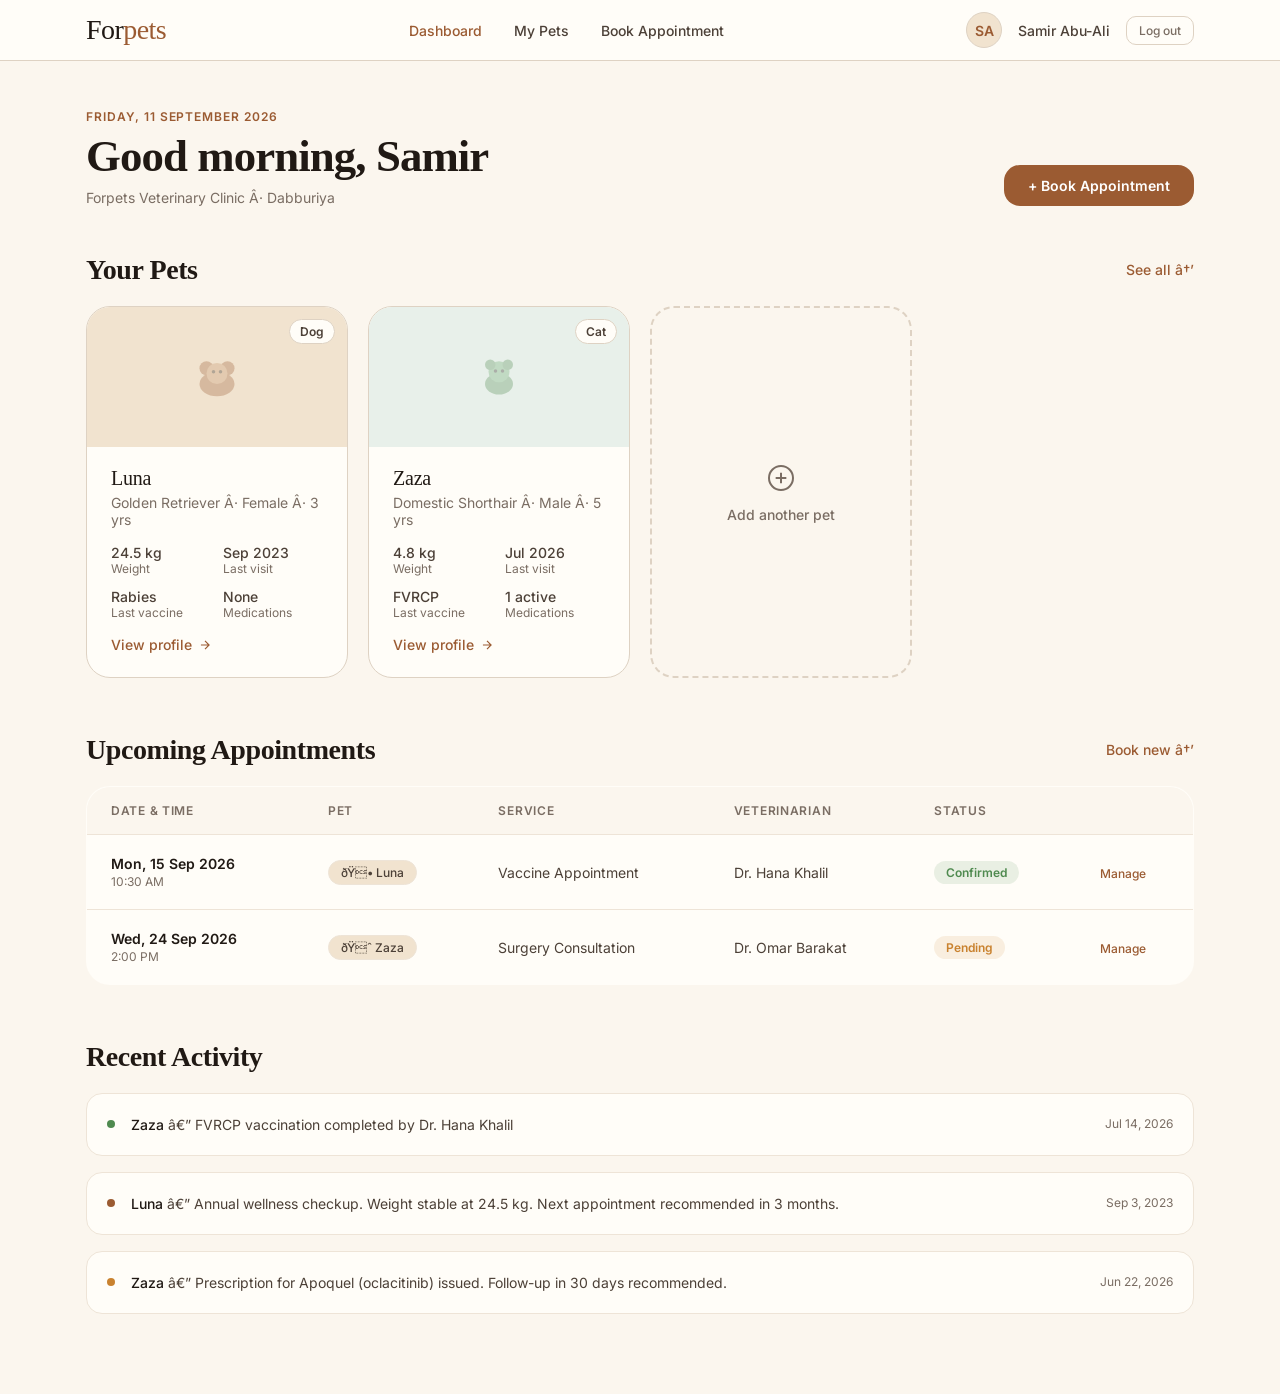
==== dashboard-owner.html @ e4086c1c "Initial Forpets design pulled via MCP Co-Authored-By: Claude Sonnet 4.6 <noreply@anthropic.com>" ====
﻿<!doctype html>
<html lang="en">
<head>
<meta charset="UTF-8">
<meta name="viewport" content="width=device-width, initial-scale=1.0">
<title>My Dashboard â€” Forpets</title>
<link href="https://fonts.googleapis.com/css2?family=Inter:wght@400;500;600&display=swap" rel="stylesheet">
<style>
:root {
  --bg: #fbf6ee;
  --surface: #fffdf8;
  --surface-warm: #f1e3cf;
  --fg: #201914;
  --fg-2: #4c4037;
  --muted: #7a6d63;
  --border: #ded2c3;
  --border-soft: #eee4d7;
  --accent: #9b5b32;
  --accent-on: #ffffff;
  --accent-hover: #8a4f29;
  --success: #4f8a4f;
  --warn: #c9822f;
  --danger: #b33a3a;
  --font-display: Georgia, "Times New Roman", serif;
  --font-body: Inter, system-ui, sans-serif;
  --text-xs: 12px;
  --text-sm: 14px;
  --text-base: 17px;
  --text-lg: 20px;
  --text-xl: 28px;
  --radius-sm: 10px;
  --radius-md: 16px;
  --radius-lg: 24px;
  --radius-pill: 9999px;
  --space-1: 4px;
  --space-2: 8px;
  --space-3: 12px;
  --space-4: 16px;
  --space-5: 20px;
  --space-6: 24px;
  --space-8: 32px;
  --elev-raised: 0 20px 52px rgba(32,25,20,0.12);
}
*, *::before, *::after { box-sizing: border-box; margin: 0; padding: 0; }
body {
  font-family: var(--font-body);
  font-size: var(--text-base);
  color: var(--fg);
  background: var(--bg);
  min-height: 100vh;
}

/* APP NAV */
.app-nav {
  background: var(--surface);
  border-bottom: 1px solid var(--border);
  position: sticky;
  top: 0;
  z-index: 50;
}
.nav-inner {
  max-width: 1180px;
  margin: 0 auto;
  padding: 0 36px;
  height: 60px;
  display: flex;
  align-items: center;
  justify-content: space-between;
  gap: var(--space-8);
}
.nav-logo {
  font-family: var(--font-display);
  font-size: var(--text-xl);
  color: var(--fg);
  text-decoration: none;
  letter-spacing: -0.02em;
  white-space: nowrap;
}
.nav-logo span { color: var(--accent); }
.nav-menu {
  display: flex;
  align-items: center;
  gap: var(--space-8);
  list-style: none;
}
.nav-menu a {
  font-size: var(--text-sm);
  font-weight: 500;
  color: var(--fg-2);
  text-decoration: none;
  transition: color 150ms;
}
.nav-menu a:hover, .nav-menu a.active { color: var(--accent); }
.nav-user {
  display: flex;
  align-items: center;
  gap: var(--space-4);
}
.avatar {
  width: 36px;
  height: 36px;
  background: var(--surface-warm);
  border-radius: 50%;
  display: flex;
  align-items: center;
  justify-content: center;
  font-size: var(--text-sm);
  font-weight: 600;
  color: var(--accent);
  border: 1px solid var(--border);
  flex-shrink: 0;
}
.nav-user-name {
  font-size: var(--text-sm);
  font-weight: 500;
  color: var(--fg-2);
}
.btn-logout {
  font-size: var(--text-xs);
  font-weight: 500;
  color: var(--muted);
  background: none;
  border: 1px solid var(--border);
  border-radius: var(--radius-sm);
  padding: 6px 12px;
  cursor: pointer;
  text-decoration: none;
  transition: color 150ms, border-color 150ms;
}
.btn-logout:hover { color: var(--danger); border-color: var(--danger); }
.mobile-menu-btn {
  display: none;
  background: none;
  border: none;
  cursor: pointer;
  padding: var(--space-2);
  color: var(--fg);
}

/* PAGE */
.page {
  max-width: 1180px;
  margin: 0 auto;
  padding: 48px 36px 80px;
}
.page-header {
  display: flex;
  align-items: flex-end;
  justify-content: space-between;
  margin-bottom: 48px;
  gap: var(--space-6);
  flex-wrap: wrap;
}
.greeting-label {
  font-size: var(--text-xs);
  font-weight: 600;
  letter-spacing: 0.08em;
  text-transform: uppercase;
  color: var(--accent);
  margin-bottom: var(--space-2);
}
.greeting-name {
  font-family: var(--font-display);
  font-size: clamp(28px, 3.5vw, 48px);
  color: var(--fg);
  letter-spacing: -0.02em;
  line-height: 1.1;
}
.greeting-meta {
  font-size: var(--text-sm);
  color: var(--muted);
  margin-top: var(--space-2);
}
.btn-primary {
  font-family: var(--font-body);
  font-size: var(--text-sm);
  font-weight: 600;
  color: var(--accent-on);
  background: var(--accent);
  border: none;
  border-radius: var(--radius-md);
  padding: 12px var(--space-6);
  cursor: pointer;
  text-decoration: none;
  transition: background 150ms;
  white-space: nowrap;
}
.btn-primary:hover { background: var(--accent-hover); }

/* SECTION HEADERS */
.section-label {
  font-size: var(--text-xs);
  font-weight: 600;
  letter-spacing: 0.08em;
  text-transform: uppercase;
  color: var(--muted);
  margin-bottom: var(--space-5);
}
.section-row {
  display: flex;
  align-items: center;
  justify-content: space-between;
  margin-bottom: var(--space-5);
}
.section-title {
  font-family: var(--font-display);
  font-size: var(--text-xl);
  color: var(--fg);
  letter-spacing: -0.015em;
}
.see-all {
  font-size: var(--text-sm);
  color: var(--accent);
  text-decoration: none;
  font-weight: 500;
  border-bottom: 1px solid transparent;
  transition: border-color 150ms;
}
.see-all:hover { border-bottom-color: var(--accent); }

/* PET CARDS */
.pets-grid {
  display: grid;
  grid-template-columns: repeat(auto-fill, minmax(260px, 1fr));
  gap: var(--space-5);
  margin-bottom: 56px;
}
.pet-card {
  background: var(--surface);
  border: 1px solid var(--border);
  border-radius: var(--radius-lg);
  overflow: hidden;
  text-decoration: none;
  color: inherit;
  display: block;
  transition: box-shadow 240ms, transform 240ms;
}
.pet-card:hover {
  box-shadow: var(--elev-raised);
  transform: translateY(-2px);
}
.pet-photo {
  height: 140px;
  background: var(--surface-warm);
  display: flex;
  align-items: center;
  justify-content: center;
  position: relative;
}
.pet-photo svg { opacity: 0.3; }
.pet-species-badge {
  position: absolute;
  top: 12px;
  right: 12px;
  font-size: var(--text-xs);
  font-weight: 600;
  background: var(--surface);
  border: 1px solid var(--border);
  border-radius: var(--radius-pill);
  padding: 4px 10px;
  color: var(--fg-2);
}
.pet-info {
  padding: var(--space-5) var(--space-6) var(--space-6);
}
.pet-name {
  font-family: var(--font-display);
  font-size: var(--text-lg);
  color: var(--fg);
  margin-bottom: var(--space-1);
  letter-spacing: -0.01em;
}
.pet-breed {
  font-size: var(--text-sm);
  color: var(--muted);
  margin-bottom: var(--space-4);
}
.pet-stats {
  display: grid;
  grid-template-columns: 1fr 1fr;
  gap: var(--space-3);
  margin-bottom: var(--space-4);
}
.pet-stat {
  font-size: var(--text-xs);
  color: var(--muted);
}
.pet-stat strong {
  display: block;
  font-size: var(--text-sm);
  color: var(--fg-2);
  font-weight: 500;
}
.pet-cta {
  display: flex;
  align-items: center;
  gap: 6px;
  font-size: var(--text-sm);
  font-weight: 500;
  color: var(--accent);
}
.add-pet-card {
  background: none;
  border: 2px dashed var(--border);
  border-radius: var(--radius-lg);
  min-height: 260px;
  display: flex;
  flex-direction: column;
  align-items: center;
  justify-content: center;
  gap: var(--space-3);
  cursor: pointer;
  text-decoration: none;
  transition: border-color 240ms, background 240ms;
}
.add-pet-card:hover {
  border-color: var(--accent);
  background: rgba(155,91,50,0.04);
}
.add-pet-card svg { color: var(--muted); transition: color 240ms; }
.add-pet-card:hover svg { color: var(--accent); }
.add-pet-card p {
  font-size: var(--text-sm);
  color: var(--muted);
  font-weight: 500;
  transition: color 240ms;
}
.add-pet-card:hover p { color: var(--accent); }

/* APPOINTMENTS TABLE */
.appt-table {
  width: 100%;
  border-collapse: collapse;
  background: var(--surface);
  border: 1px solid var(--border);
  border-radius: var(--radius-lg);
  overflow: hidden;
  margin-bottom: 56px;
}
.appt-table th {
  text-align: left;
  font-size: var(--text-xs);
  font-weight: 600;
  letter-spacing: 0.06em;
  text-transform: uppercase;
  color: var(--muted);
  padding: var(--space-4) var(--space-6);
  background: var(--bg);
  border-bottom: 1px solid var(--border-soft);
}
.appt-table td {
  padding: var(--space-5) var(--space-6);
  border-bottom: 1px solid var(--border-soft);
  font-size: var(--text-sm);
  color: var(--fg-2);
  vertical-align: middle;
}
.appt-table tr:last-child td { border-bottom: none; }
.appt-table tr:hover td { background: rgba(155,91,50,0.03); }
.appt-date strong {
  display: block;
  font-size: var(--text-sm);
  font-weight: 600;
  color: var(--fg);
}
.appt-date span { font-size: var(--text-xs); color: var(--muted); }
.pet-pill {
  display: inline-flex;
  align-items: center;
  gap: 6px;
  background: var(--surface-warm);
  border: 1px solid var(--border-soft);
  border-radius: var(--radius-pill);
  padding: 4px 12px;
  font-size: var(--text-xs);
  font-weight: 500;
  color: var(--fg-2);
}
.status-badge {
  display: inline-block;
  font-size: var(--text-xs);
  font-weight: 600;
  border-radius: var(--radius-pill);
  padding: 4px 12px;
}
.status-confirmed { background: rgba(79,138,79,0.12); color: var(--success); }
.status-pending { background: rgba(201,130,47,0.12); color: var(--warn); }
.appt-action {
  font-size: var(--text-xs);
  font-weight: 500;
  color: var(--accent);
  text-decoration: none;
  border-bottom: 1px solid transparent;
  transition: border-color 150ms;
  white-space: nowrap;
}
.appt-action:hover { border-bottom-color: var(--accent); }
.empty-row td {
  text-align: center;
  padding: 48px var(--space-6);
  color: var(--muted);
  font-style: italic;
}

/* RECENT ACTIVITY */
.activity-list { display: flex; flex-direction: column; gap: var(--space-4); }
.activity-item {
  display: flex;
  align-items: flex-start;
  gap: var(--space-4);
  padding: var(--space-5);
  background: var(--surface);
  border: 1px solid var(--border-soft);
  border-radius: var(--radius-md);
}
.activity-dot {
  width: 8px;
  height: 8px;
  border-radius: 50%;
  flex-shrink: 0;
  margin-top: 6px;
}
.dot-success { background: var(--success); }
.dot-accent { background: var(--accent); }
.dot-warn { background: var(--warn); }
.activity-text { font-size: var(--text-sm); color: var(--fg-2); line-height: 1.5; }
.activity-text strong { color: var(--fg); font-weight: 500; }
.activity-time { margin-left: auto; font-size: var(--text-xs); color: var(--muted); white-space: nowrap; padding-top: 2px; }

/* MOBILE */
.mobile-nav { display: none; }
@media (max-width: 767px) {
  .nav-menu, .nav-user-name { display: none; }
  .mobile-menu-btn { display: block; }
  .page { padding: 32px 16px 64px; }
  .nav-inner { padding: 0 16px; }
  .pets-grid { grid-template-columns: 1fr 1fr; }
  .appt-table th:nth-child(4), .appt-table td:nth-child(4) { display: none; }
  .appt-table th:nth-child(5), .appt-table td:nth-child(5) { display: none; }
}
@media (max-width: 480px) {
  .pets-grid { grid-template-columns: 1fr; }
  .appt-table th:nth-child(3), .appt-table td:nth-child(3) { display: none; }
  .page-header { flex-direction: column; align-items: flex-start; }
}
</style>
</head>
<body>

<nav class="app-nav">
  <div class="nav-inner">
    <a href="home.html" class="nav-logo">For<span>pets</span></a>
    <ul class="nav-menu">
      <li><a href="dashboard-owner.html" class="active">Dashboard</a></li>
      <li><a href="pet-profile.html">My Pets</a></li>
      <li><a href="book-appointment.html">Book Appointment</a></li>
    </ul>
    <div class="nav-user">
      <div class="avatar">SA</div>
      <span class="nav-user-name">Samir Abu-Ali</span>
      <a href="login.html" class="btn-logout">Log out</a>
    </div>
    <button class="mobile-menu-btn" aria-label="Menu">
      <svg width="22" height="22" viewBox="0 0 24 24" fill="none" stroke="currentColor" stroke-width="2"><line x1="3" y1="6" x2="21" y2="6"/><line x1="3" y1="12" x2="21" y2="12"/><line x1="3" y1="18" x2="21" y2="18"/></svg>
    </button>
  </div>
</nav>

<div class="page">

  <!-- HEADER -->
  <div class="page-header">
    <div>
      <p class="greeting-label">Friday, 11 September 2026</p>
      <h1 class="greeting-name">Good morning, Samir</h1>
      <p class="greeting-meta">Forpets Veterinary Clinic Â· Dabburiya</p>
    </div>
    <a href="book-appointment.html" class="btn-primary">+ Book Appointment</a>
  </div>

  <!-- PETS SECTION -->
  <div class="section-row">
    <h2 class="section-title">Your Pets</h2>
    <a href="pet-profile.html" class="see-all">See all â†’</a>
  </div>
  <div class="pets-grid">

    <a href="pet-profile.html" class="pet-card">
      <div class="pet-photo">
        <svg width="56" height="56" viewBox="0 0 64 64" fill="none">
          <ellipse cx="32" cy="40" rx="20" ry="14" fill="#9b5b32"/>
          <circle cx="20" cy="22" r="8" fill="#9b5b32"/>
          <circle cx="44" cy="22" r="8" fill="#9b5b32"/>
          <circle cx="32" cy="28" r="12" fill="#c4946a"/>
          <circle cx="28" cy="26" r="2" fill="#201914"/>
          <circle cx="36" cy="26" r="2" fill="#201914"/>
        </svg>
        <span class="pet-species-badge">Dog</span>
      </div>
      <div class="pet-info">
        <div class="pet-name">Luna</div>
        <div class="pet-breed">Golden Retriever Â· Female Â· 3 yrs</div>
        <div class="pet-stats">
          <div class="pet-stat"><strong>24.5 kg</strong> Weight</div>
          <div class="pet-stat"><strong>Sep 2023</strong> Last visit</div>
          <div class="pet-stat"><strong>Rabies</strong> Last vaccine</div>
          <div class="pet-stat"><strong>None</strong> Medications</div>
        </div>
        <div class="pet-cta">
          View profile
          <svg width="14" height="14" viewBox="0 0 24 24" fill="none" stroke="currentColor" stroke-width="2"><path d="M5 12h14M12 5l7 7-7 7"/></svg>
        </div>
      </div>
    </a>

    <a href="pet-profile.html" class="pet-card">
      <div class="pet-photo" style="background: #e8f0ea;">
        <svg width="56" height="56" viewBox="0 0 64 64" fill="none">
          <ellipse cx="32" cy="40" rx="16" ry="12" fill="#4f8a4f"/>
          <circle cx="32" cy="26" r="12" fill="#6aaa6a"/>
          <circle cx="22" cy="18" r="6" fill="#4f8a4f"/>
          <circle cx="42" cy="18" r="6" fill="#4f8a4f"/>
          <circle cx="28" cy="25" r="2" fill="#201914"/>
          <circle cx="36" cy="25" r="2" fill="#201914"/>
        </svg>
        <span class="pet-species-badge">Cat</span>
      </div>
      <div class="pet-info">
        <div class="pet-name">Zaza</div>
        <div class="pet-breed">Domestic Shorthair Â· Male Â· 5 yrs</div>
        <div class="pet-stats">
          <div class="pet-stat"><strong>4.8 kg</strong> Weight</div>
          <div class="pet-stat"><strong>Jul 2026</strong> Last visit</div>
          <div class="pet-stat"><strong>FVRCP</strong> Last vaccine</div>
          <div class="pet-stat"><strong>1 active</strong> Medications</div>
        </div>
        <div class="pet-cta">
          View profile
          <svg width="14" height="14" viewBox="0 0 24 24" fill="none" stroke="currentColor" stroke-width="2"><path d="M5 12h14M12 5l7 7-7 7"/></svg>
        </div>
      </div>
    </a>

    <a href="#" class="add-pet-card">
      <svg width="32" height="32" viewBox="0 0 24 24" fill="none" stroke="currentColor" stroke-width="1.5"><circle cx="12" cy="12" r="9"/><path d="M12 8v8M8 12h8"/></svg>
      <p>Add another pet</p>
    </a>

  </div>

  <!-- UPCOMING APPOINTMENTS -->
  <div class="section-row">
    <h2 class="section-title">Upcoming Appointments</h2>
    <a href="book-appointment.html" class="see-all">Book new â†’</a>
  </div>
  <table class="appt-table">
    <thead>
      <tr>
        <th>Date & Time</th>
        <th>Pet</th>
        <th>Service</th>
        <th>Veterinarian</th>
        <th>Status</th>
        <th></th>
      </tr>
    </thead>
    <tbody>
      <tr>
        <td class="appt-date">
          <strong>Mon, 15 Sep 2026</strong>
          <span>10:30 AM</span>
        </td>
        <td><span class="pet-pill">ðŸ• Luna</span></td>
        <td>Vaccine Appointment</td>
        <td>Dr. Hana Khalil</td>
        <td><span class="status-badge status-confirmed">Confirmed</span></td>
        <td><a href="#" class="appt-action">Manage</a></td>
      </tr>
      <tr>
        <td class="appt-date">
          <strong>Wed, 24 Sep 2026</strong>
          <span>2:00 PM</span>
        </td>
        <td><span class="pet-pill">ðŸˆ Zaza</span></td>
        <td>Surgery Consultation</td>
        <td>Dr. Omar Barakat</td>
        <td><span class="status-badge status-pending">Pending</span></td>
        <td><a href="#" class="appt-action">Manage</a></td>
      </tr>
    </tbody>
  </table>

  <!-- RECENT ACTIVITY -->
  <div class="section-row">
    <h2 class="section-title">Recent Activity</h2>
  </div>
  <div class="activity-list">
    <div class="activity-item">
      <div class="activity-dot dot-success"></div>
      <div class="activity-text"><strong>Zaza</strong> â€” FVRCP vaccination completed by Dr. Hana Khalil</div>
      <span class="activity-time">Jul 14, 2026</span>
    </div>
    <div class="activity-item">
      <div class="activity-dot dot-accent"></div>
      <div class="activity-text"><strong>Luna</strong> â€” Annual wellness checkup. Weight stable at 24.5 kg. Next appointment recommended in 3 months.</div>
      <span class="activity-time">Sep 3, 2023</span>
    </div>
    <div class="activity-item">
      <div class="activity-dot dot-warn"></div>
      <div class="activity-text"><strong>Zaza</strong> â€” Prescription for Apoquel (oclacitinib) issued. Follow-up in 30 days recommended.</div>
      <span class="activity-time">Jun 22, 2026</span>
    </div>
  </div>

</div>

</body>
</html>
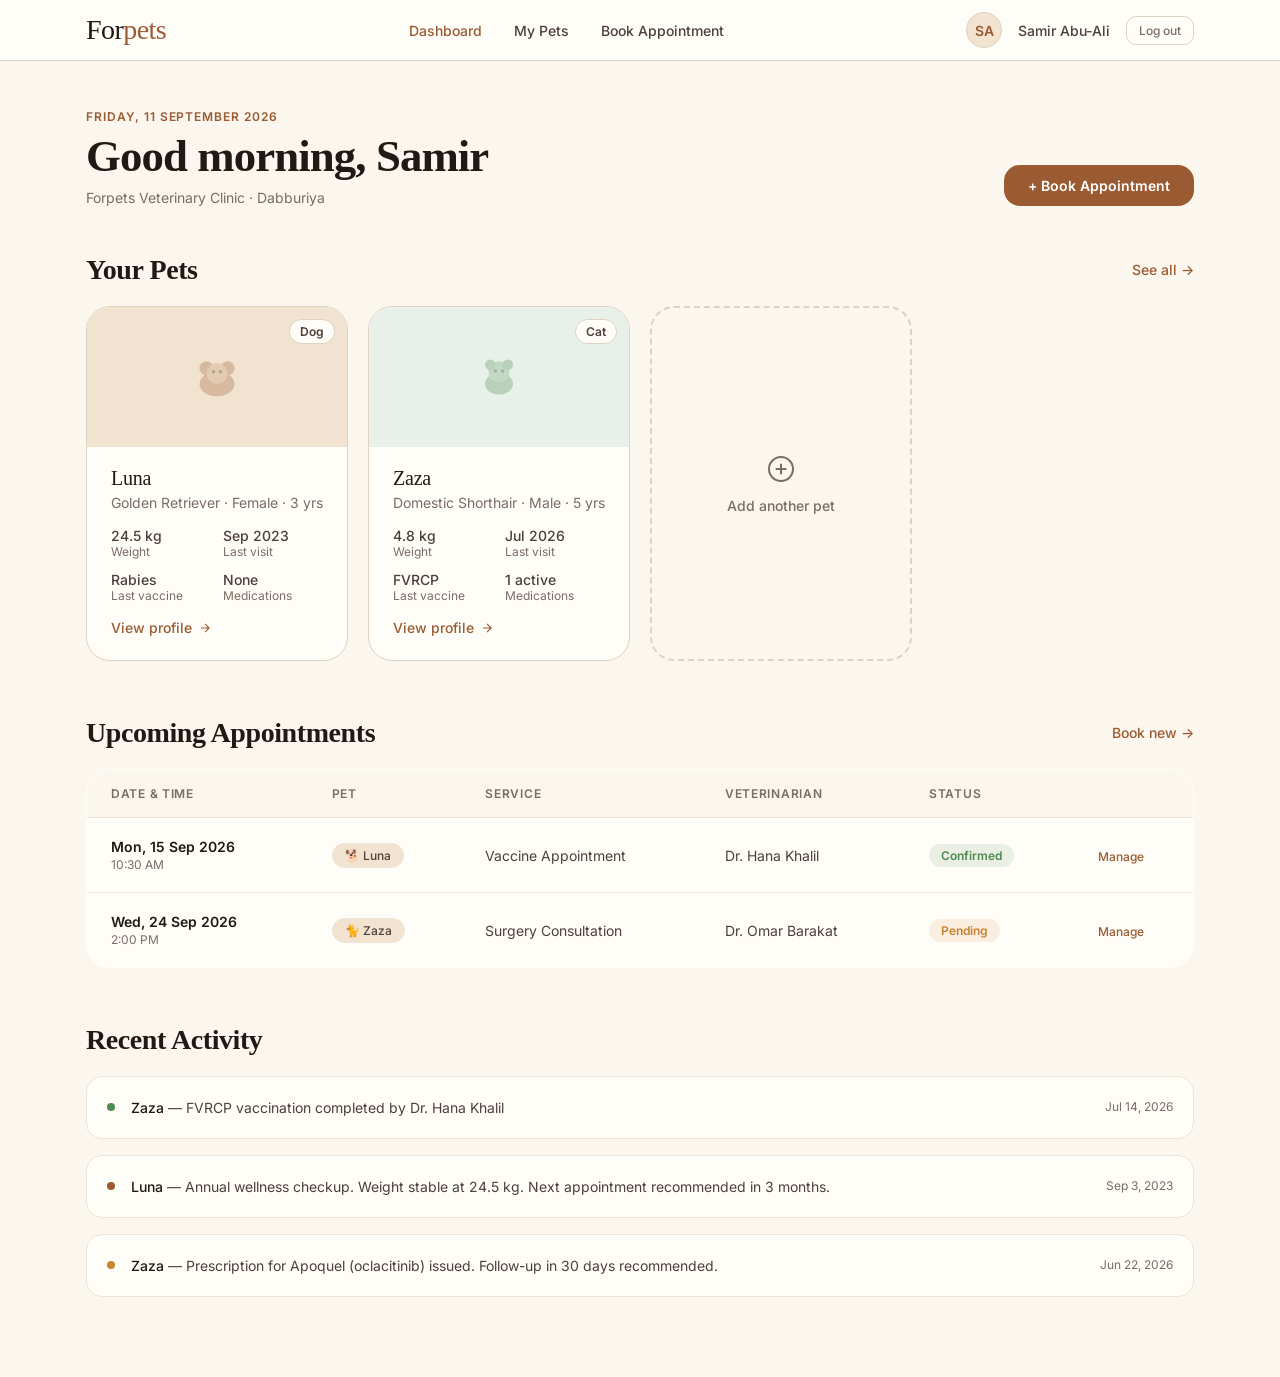
==== commit 82356cc4: "Fix UTF-8 mojibake in all seven HTML files Multi-byte characters (em-dash, middle dot, bullet, ellip" ====
--- a/dashboard-owner.html
+++ b/dashboard-owner.html
@@ -1,82 +1,14 @@
-﻿<!doctype html>
+<!doctype html>
 <html lang="en">
 <head>
 <meta charset="UTF-8">
 <meta name="viewport" content="width=device-width, initial-scale=1.0">
-<title>My Dashboard â€” Forpets</title>
+<title>My Dashboard — Forpets</title>
 <link href="https://fonts.googleapis.com/css2?family=Inter:wght@400;500;600&display=swap" rel="stylesheet">
+<link rel="stylesheet" href="css/style.css">
 <style>
-:root {
-  --bg: #fbf6ee;
-  --surface: #fffdf8;
-  --surface-warm: #f1e3cf;
-  --fg: #201914;
-  --fg-2: #4c4037;
-  --muted: #7a6d63;
-  --border: #ded2c3;
-  --border-soft: #eee4d7;
-  --accent: #9b5b32;
-  --accent-on: #ffffff;
-  --accent-hover: #8a4f29;
-  --success: #4f8a4f;
-  --warn: #c9822f;
-  --danger: #b33a3a;
-  --font-display: Georgia, "Times New Roman", serif;
-  --font-body: Inter, system-ui, sans-serif;
-  --text-xs: 12px;
-  --text-sm: 14px;
-  --text-base: 17px;
-  --text-lg: 20px;
-  --text-xl: 28px;
-  --radius-sm: 10px;
-  --radius-md: 16px;
-  --radius-lg: 24px;
-  --radius-pill: 9999px;
-  --space-1: 4px;
-  --space-2: 8px;
-  --space-3: 12px;
-  --space-4: 16px;
-  --space-5: 20px;
-  --space-6: 24px;
-  --space-8: 32px;
-  --elev-raised: 0 20px 52px rgba(32,25,20,0.12);
-}
-*, *::before, *::after { box-sizing: border-box; margin: 0; padding: 0; }
-body {
-  font-family: var(--font-body);
-  font-size: var(--text-base);
-  color: var(--fg);
-  background: var(--bg);
-  min-height: 100vh;
-}
-
 /* APP NAV */
-.app-nav {
-  background: var(--surface);
-  border-bottom: 1px solid var(--border);
-  position: sticky;
-  top: 0;
-  z-index: 50;
-}
-.nav-inner {
-  max-width: 1180px;
-  margin: 0 auto;
-  padding: 0 36px;
-  height: 60px;
-  display: flex;
-  align-items: center;
-  justify-content: space-between;
-  gap: var(--space-8);
-}
-.nav-logo {
-  font-family: var(--font-display);
-  font-size: var(--text-xl);
-  color: var(--fg);
-  text-decoration: none;
-  letter-spacing: -0.02em;
-  white-space: nowrap;
-}
-.nav-logo span { color: var(--accent); }
+.nav-logo { white-space: nowrap; }
 .nav-menu {
   display: flex;
   align-items: center;
@@ -95,20 +27,6 @@
   display: flex;
   align-items: center;
   gap: var(--space-4);
-}
-.avatar {
-  width: 36px;
-  height: 36px;
-  background: var(--surface-warm);
-  border-radius: 50%;
-  display: flex;
-  align-items: center;
-  justify-content: center;
-  font-size: var(--text-sm);
-  font-weight: 600;
-  color: var(--accent);
-  border: 1px solid var(--border);
-  flex-shrink: 0;
 }
 .nav-user-name {
   font-size: var(--text-sm);
@@ -171,22 +89,6 @@
   color: var(--muted);
   margin-top: var(--space-2);
 }
-.btn-primary {
-  font-family: var(--font-body);
-  font-size: var(--text-sm);
-  font-weight: 600;
-  color: var(--accent-on);
-  background: var(--accent);
-  border: none;
-  border-radius: var(--radius-md);
-  padding: 12px var(--space-6);
-  cursor: pointer;
-  text-decoration: none;
-  transition: background 150ms;
-  white-space: nowrap;
-}
-.btn-primary:hover { background: var(--accent-hover); }
-
 /* SECTION HEADERS */
 .section-label {
   font-size: var(--text-xs);
@@ -376,15 +278,6 @@
   font-weight: 500;
   color: var(--fg-2);
 }
-.status-badge {
-  display: inline-block;
-  font-size: var(--text-xs);
-  font-weight: 600;
-  border-radius: var(--radius-pill);
-  padding: 4px 12px;
-}
-.status-confirmed { background: rgba(79,138,79,0.12); color: var(--success); }
-.status-pending { background: rgba(201,130,47,0.12); color: var(--warn); }
 .appt-action {
   font-size: var(--text-xs);
   font-weight: 500;
@@ -430,10 +323,9 @@
 /* MOBILE */
 .mobile-nav { display: none; }
 @media (max-width: 767px) {
-  .nav-menu, .nav-user-name { display: none; }
+  .nav-user-name { display: none; }
   .mobile-menu-btn { display: block; }
   .page { padding: 32px 16px 64px; }
-  .nav-inner { padding: 0 16px; }
   .pets-grid { grid-template-columns: 1fr 1fr; }
   .appt-table th:nth-child(4), .appt-table td:nth-child(4) { display: none; }
   .appt-table th:nth-child(5), .appt-table td:nth-child(5) { display: none; }
@@ -473,7 +365,7 @@
     <div>
       <p class="greeting-label">Friday, 11 September 2026</p>
       <h1 class="greeting-name">Good morning, Samir</h1>
-      <p class="greeting-meta">Forpets Veterinary Clinic Â· Dabburiya</p>
+      <p class="greeting-meta">Forpets Veterinary Clinic · Dabburiya</p>
     </div>
     <a href="book-appointment.html" class="btn-primary">+ Book Appointment</a>
   </div>
@@ -481,7 +373,7 @@
   <!-- PETS SECTION -->
   <div class="section-row">
     <h2 class="section-title">Your Pets</h2>
-    <a href="pet-profile.html" class="see-all">See all â†’</a>
+    <a href="pet-profile.html" class="see-all">See all →</a>
   </div>
   <div class="pets-grid">
 
@@ -499,7 +391,7 @@
       </div>
       <div class="pet-info">
         <div class="pet-name">Luna</div>
-        <div class="pet-breed">Golden Retriever Â· Female Â· 3 yrs</div>
+        <div class="pet-breed">Golden Retriever · Female · 3 yrs</div>
         <div class="pet-stats">
           <div class="pet-stat"><strong>24.5 kg</strong> Weight</div>
           <div class="pet-stat"><strong>Sep 2023</strong> Last visit</div>
@@ -527,7 +419,7 @@
       </div>
       <div class="pet-info">
         <div class="pet-name">Zaza</div>
-        <div class="pet-breed">Domestic Shorthair Â· Male Â· 5 yrs</div>
+        <div class="pet-breed">Domestic Shorthair · Male · 5 yrs</div>
         <div class="pet-stats">
           <div class="pet-stat"><strong>4.8 kg</strong> Weight</div>
           <div class="pet-stat"><strong>Jul 2026</strong> Last visit</div>
@@ -551,7 +443,7 @@
   <!-- UPCOMING APPOINTMENTS -->
   <div class="section-row">
     <h2 class="section-title">Upcoming Appointments</h2>
-    <a href="book-appointment.html" class="see-all">Book new â†’</a>
+    <a href="book-appointment.html" class="see-all">Book new →</a>
   </div>
   <table class="appt-table">
     <thead>
@@ -570,7 +462,7 @@
           <strong>Mon, 15 Sep 2026</strong>
           <span>10:30 AM</span>
         </td>
-        <td><span class="pet-pill">ðŸ• Luna</span></td>
+        <td><span class="pet-pill">🐕 Luna</span></td>
         <td>Vaccine Appointment</td>
         <td>Dr. Hana Khalil</td>
         <td><span class="status-badge status-confirmed">Confirmed</span></td>
@@ -581,7 +473,7 @@
           <strong>Wed, 24 Sep 2026</strong>
           <span>2:00 PM</span>
         </td>
-        <td><span class="pet-pill">ðŸˆ Zaza</span></td>
+        <td><span class="pet-pill">🐈 Zaza</span></td>
         <td>Surgery Consultation</td>
         <td>Dr. Omar Barakat</td>
         <td><span class="status-badge status-pending">Pending</span></td>
@@ -597,17 +489,17 @@
   <div class="activity-list">
     <div class="activity-item">
       <div class="activity-dot dot-success"></div>
-      <div class="activity-text"><strong>Zaza</strong> â€” FVRCP vaccination completed by Dr. Hana Khalil</div>
+      <div class="activity-text"><strong>Zaza</strong> — FVRCP vaccination completed by Dr. Hana Khalil</div>
       <span class="activity-time">Jul 14, 2026</span>
     </div>
     <div class="activity-item">
       <div class="activity-dot dot-accent"></div>
-      <div class="activity-text"><strong>Luna</strong> â€” Annual wellness checkup. Weight stable at 24.5 kg. Next appointment recommended in 3 months.</div>
+      <div class="activity-text"><strong>Luna</strong> — Annual wellness checkup. Weight stable at 24.5 kg. Next appointment recommended in 3 months.</div>
       <span class="activity-time">Sep 3, 2023</span>
     </div>
     <div class="activity-item">
       <div class="activity-dot dot-warn"></div>
-      <div class="activity-text"><strong>Zaza</strong> â€” Prescription for Apoquel (oclacitinib) issued. Follow-up in 30 days recommended.</div>
+      <div class="activity-text"><strong>Zaza</strong> — Prescription for Apoquel (oclacitinib) issued. Follow-up in 30 days recommended.</div>
       <span class="activity-time">Jun 22, 2026</span>
     </div>
   </div>
--- a/css/style.css
+++ b/css/style.css
@@ -0,0 +1,208 @@
+/* =============================================
+   Forpets Veterinary Clinic — Shared Stylesheet
+   ============================================= */
+
+/* DESIGN TOKENS */
+:root {
+  --bg: #fbf6ee;
+  --surface: #fffdf8;
+  --surface-warm: #f1e3cf;
+  --fg: #201914;
+  --fg-2: #4c4037;
+  --muted: #7a6d63;
+  --meta: #9b5b32;
+  --border: #ded2c3;
+  --border-soft: #eee4d7;
+  --accent: #9b5b32;
+  --accent-on: #ffffff;
+  --accent-hover: #8a4f29;
+  --success: #4f8a4f;
+  --warn: #c9822f;
+  --danger: #b33a3a;
+  --font-display: Georgia, "Times New Roman", serif;
+  --font-body: Inter, system-ui, sans-serif;
+  --text-xs: 12px;
+  --text-sm: 14px;
+  --text-base: 17px;
+  --text-lg: 20px;
+  --text-xl: 28px;
+  --text-2xl: 42px;
+  --text-3xl: 64px;
+  --text-4xl: 88px;
+  --leading-body: 1.62;
+  --radius-sm: 10px;
+  --radius-md: 16px;
+  --radius-lg: 24px;
+  --radius-pill: 9999px;
+  --space-1: 4px;
+  --space-2: 8px;
+  --space-3: 12px;
+  --space-4: 16px;
+  --space-5: 20px;
+  --space-6: 24px;
+  --space-8: 32px;
+  --space-12: 48px;
+  --elev-raised: 0 20px 52px rgba(32,25,20,0.12);
+  --container-max: 1180px;
+  --container-gutter: 36px;
+}
+
+/* RESET */
+*, *::before, *::after { box-sizing: border-box; margin: 0; padding: 0; }
+
+/* BODY BASE */
+body {
+  font-family: var(--font-body);
+  font-size: var(--text-base);
+  color: var(--fg);
+  background: var(--bg);
+  min-height: 100vh;
+}
+
+/* NAV LOGO */
+.nav-logo {
+  font-family: var(--font-display);
+  font-size: var(--text-xl);
+  color: var(--fg);
+  text-decoration: none;
+  letter-spacing: -0.02em;
+}
+.nav-logo span { color: var(--accent); }
+
+/* NAV INNER */
+.nav-inner {
+  max-width: var(--container-max);
+  margin: 0 auto;
+  padding: 0 var(--container-gutter);
+  height: 60px;
+  display: flex;
+  align-items: center;
+  justify-content: space-between;
+  gap: 32px;
+}
+
+/* APP NAV (light — authenticated screens) */
+.app-nav {
+  background: var(--surface);
+  border-bottom: 1px solid var(--border);
+  position: sticky;
+  top: 0;
+  z-index: 50;
+}
+
+/* BUTTONS */
+.btn-primary {
+  font-family: var(--font-body);
+  font-size: var(--text-sm);
+  font-weight: 600;
+  color: var(--accent-on);
+  background: var(--accent);
+  border: none;
+  border-radius: var(--radius-md);
+  padding: 12px var(--space-6);
+  cursor: pointer;
+  text-decoration: none;
+  transition: background 150ms;
+  white-space: nowrap;
+}
+.btn-primary:hover { background: var(--accent-hover); }
+
+.btn-ghost {
+  font-family: var(--font-body);
+  font-size: var(--text-sm);
+  font-weight: 500;
+  color: var(--fg);
+  background: none;
+  border: 1px solid var(--border);
+  border-radius: var(--radius-md);
+  padding: 11px var(--space-5);
+  cursor: pointer;
+  text-decoration: none;
+  transition: border-color 150ms, color 150ms;
+  white-space: nowrap;
+}
+.btn-ghost:hover { border-color: var(--accent); color: var(--accent); }
+
+/* PAGE CONTAINER */
+.page {
+  max-width: var(--container-max);
+  margin: 0 auto;
+  padding: 48px var(--container-gutter) 80px;
+}
+
+/* DATA TABLE */
+.data-table {
+  width: 100%;
+  border-collapse: collapse;
+  background: var(--surface);
+  border: 1px solid var(--border);
+  border-radius: var(--radius-lg);
+  overflow: hidden;
+}
+.data-table th {
+  text-align: left;
+  font-size: var(--text-xs);
+  font-weight: 600;
+  letter-spacing: 0.06em;
+  text-transform: uppercase;
+  color: var(--muted);
+  padding: 14px 20px;
+  background: var(--bg);
+  border-bottom: 1px solid var(--border-soft);
+}
+.data-table td {
+  padding: 14px 20px;
+  border-bottom: 1px solid var(--border-soft);
+  font-size: var(--text-sm);
+  color: var(--fg-2);
+  vertical-align: middle;
+}
+.data-table tr:last-child td { border-bottom: none; }
+.data-table tr:hover td { background: rgba(155,91,50,0.025); }
+
+/* STATUS / TAG PILLS */
+.tag {
+  display: inline-block;
+  font-size: var(--text-xs);
+  font-weight: 600;
+  border-radius: var(--radius-pill);
+  padding: 4px 12px;
+}
+.tag-confirmed  { background: rgba(79,138,79,0.12);  color: var(--success); }
+.tag-in-progress{ background: rgba(155,91,50,0.12);  color: var(--accent); }
+.tag-pending    { background: rgba(201,130,47,0.12); color: var(--warn); }
+.tag-done       { background: rgba(32,25,20,0.07);   color: var(--muted); }
+
+.status-badge {
+  display: inline-block;
+  font-size: var(--text-xs);
+  font-weight: 600;
+  border-radius: var(--radius-pill);
+  padding: 4px 12px;
+}
+.status-confirmed { background: rgba(79,138,79,0.12);  color: var(--success); }
+.status-pending   { background: rgba(201,130,47,0.12); color: var(--warn); }
+
+/* AVATAR */
+.avatar {
+  width: 36px;
+  height: 36px;
+  background: var(--surface-warm);
+  border-radius: 50%;
+  display: flex;
+  align-items: center;
+  justify-content: center;
+  font-size: var(--text-sm);
+  font-weight: 600;
+  color: var(--accent);
+  border: 1px solid var(--border);
+  flex-shrink: 0;
+}
+
+/* MOBILE BASELINE */
+@media (max-width: 767px) {
+  :root { --container-gutter: 16px; }
+  .nav-inner { padding: 0 16px; }
+  .page { padding: 24px 16px 64px; }
+  .nav-menu { display: none; }
+}
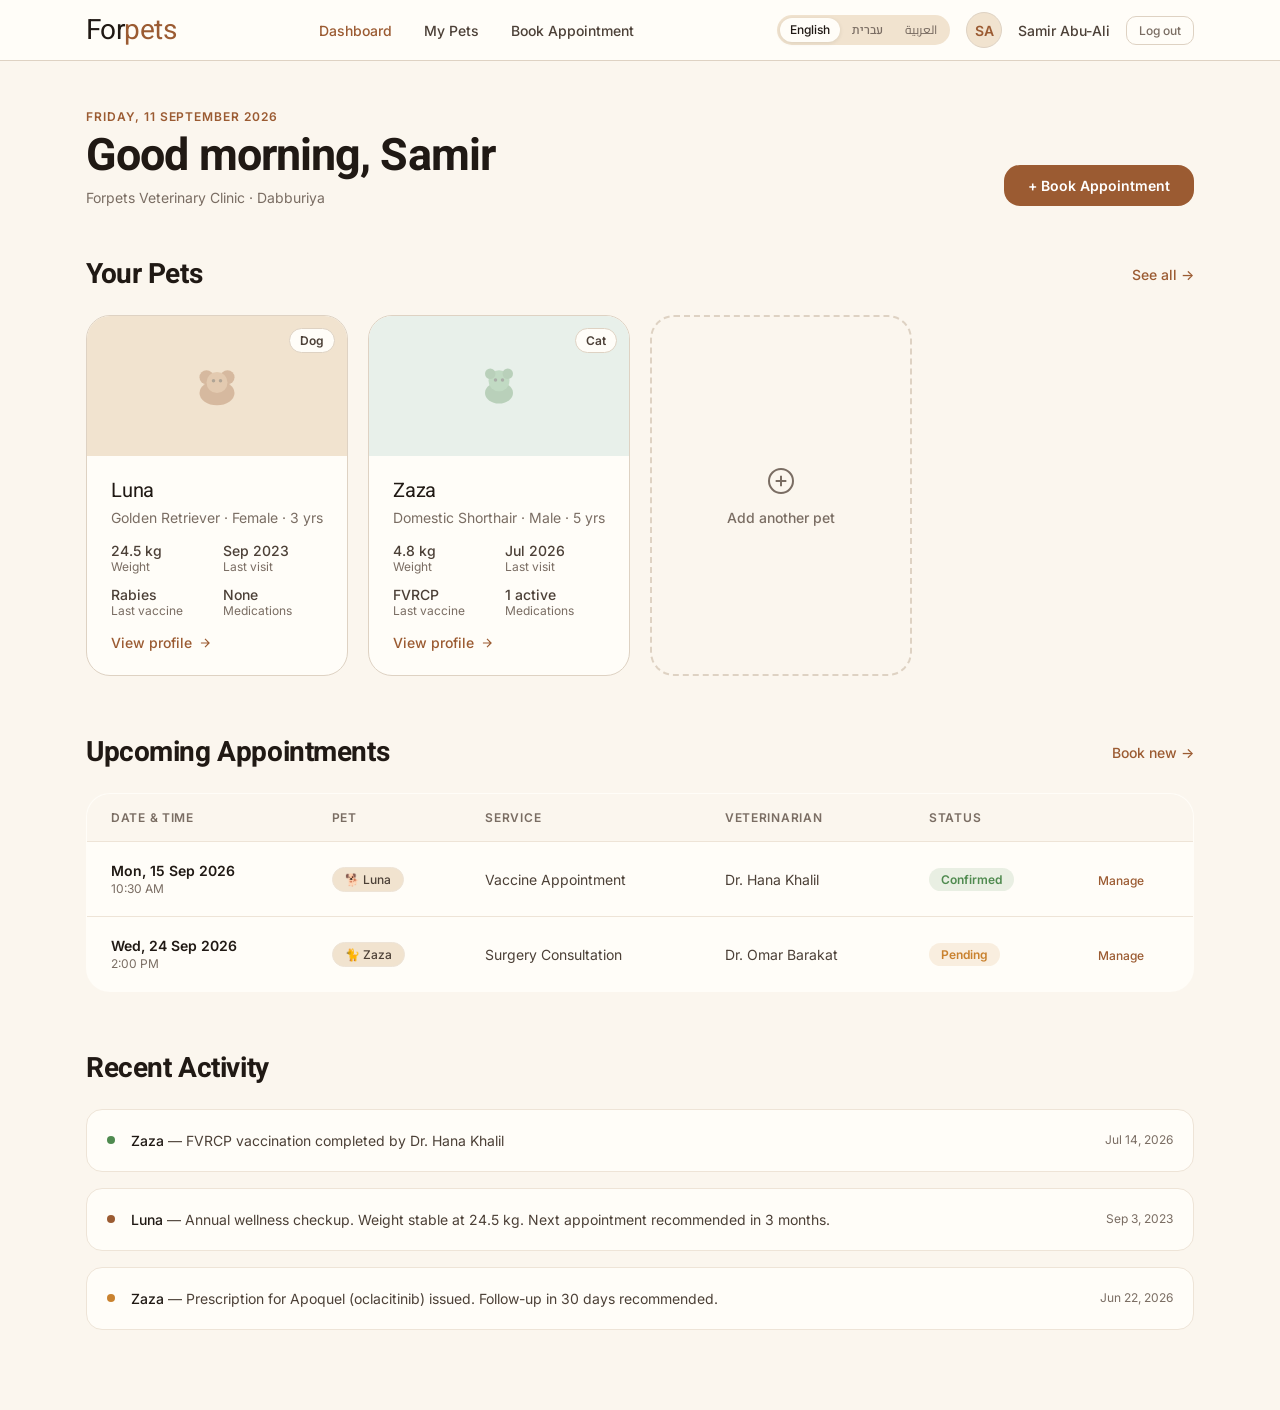
==== commit 9ff027f7: "feat(i18n): Stage 2 — wire data-i18n across all 6 remaining screens Apply data-i18n / data-i18n-plac" ====
--- a/dashboard-owner.html
+++ b/dashboard-owner.html
@@ -1,10 +1,11 @@
 <!doctype html>
-<html lang="en">
+<html lang="en" dir="ltr">
 <head>
+<script>(function(){var l=localStorage.getItem('fp-lang');if(l==='he'||l==='ar'){document.documentElement.dir='rtl';document.documentElement.lang=l;}})();</script>
 <meta charset="UTF-8">
 <meta name="viewport" content="width=device-width, initial-scale=1.0">
-<title>My Dashboard — Forpets</title>
-<link href="https://fonts.googleapis.com/css2?family=Inter:wght@400;500;600&display=swap" rel="stylesheet">
+<title data-i18n="ownerDash.page.title">My Dashboard — Forpets</title>
+<link href="https://fonts.googleapis.com/css2?family=Inter:wght@400;500;600&family=Heebo:wght@400;500;600&family=Cairo:wght@400;500;600&display=swap" rel="stylesheet">
 <link rel="stylesheet" href="css/style.css">
 <style>
 /* APP NAV */
@@ -288,12 +289,6 @@
   white-space: nowrap;
 }
 .appt-action:hover { border-bottom-color: var(--accent); }
-.empty-row td {
-  text-align: center;
-  padding: 48px var(--space-6);
-  color: var(--muted);
-  font-style: italic;
-}
 
 /* RECENT ACTIVITY */
 .activity-list { display: flex; flex-direction: column; gap: var(--space-4); }
@@ -319,6 +314,10 @@
 .activity-text { font-size: var(--text-sm); color: var(--fg-2); line-height: 1.5; }
 .activity-text strong { color: var(--fg); font-weight: 500; }
 .activity-time { margin-left: auto; font-size: var(--text-xs); color: var(--muted); white-space: nowrap; padding-top: 2px; }
+
+/* Arabic resets */
+[lang="ar"] .greeting-label { letter-spacing: 0; text-transform: none; }
+[lang="ar"] .appt-table th { letter-spacing: 0; text-transform: none; }
 
 /* MOBILE */
 .mobile-nav { display: none; }
@@ -343,16 +342,21 @@
   <div class="nav-inner">
     <a href="home.html" class="nav-logo">For<span>pets</span></a>
     <ul class="nav-menu">
-      <li><a href="dashboard-owner.html" class="active">Dashboard</a></li>
-      <li><a href="pet-profile.html">My Pets</a></li>
-      <li><a href="book-appointment.html">Book Appointment</a></li>
+      <li><a href="dashboard-owner.html" class="active" data-i18n="ownerDash.nav.dashboard">Dashboard</a></li>
+      <li><a href="pet-profile.html" data-i18n="ownerDash.nav.myPets">My Pets</a></li>
+      <li><a href="book-appointment.html" data-i18n="ownerDash.nav.bookAppointment">Book Appointment</a></li>
     </ul>
     <div class="nav-user">
+      <div class="lang-toggle" role="group" aria-label="Language">
+        <button class="lang-btn active" data-lang="en">English</button>
+        <button class="lang-btn" data-lang="he">עברית</button>
+        <button class="lang-btn" data-lang="ar">العربية</button>
+      </div>
       <div class="avatar">SA</div>
       <span class="nav-user-name">Samir Abu-Ali</span>
-      <a href="login.html" class="btn-logout">Log out</a>
+      <a href="login.html" class="btn-logout" data-i18n="ownerDash.nav.logOut">Log out</a>
     </div>
-    <button class="mobile-menu-btn" aria-label="Menu">
+    <button class="mobile-menu-btn" data-i18n-aria="ownerDash.nav.menuAriaLabel" aria-label="Menu">
       <svg width="22" height="22" viewBox="0 0 24 24" fill="none" stroke="currentColor" stroke-width="2"><line x1="3" y1="6" x2="21" y2="6"/><line x1="3" y1="12" x2="21" y2="12"/><line x1="3" y1="18" x2="21" y2="18"/></svg>
     </button>
   </div>
@@ -363,17 +367,17 @@
   <!-- HEADER -->
   <div class="page-header">
     <div>
-      <p class="greeting-label">Friday, 11 September 2026</p>
-      <h1 class="greeting-name">Good morning, Samir</h1>
-      <p class="greeting-meta">Forpets Veterinary Clinic · Dabburiya</p>
+      <p class="greeting-label" data-i18n="ownerDash.greeting.label">Friday, 11 September 2026</p>
+      <h1 class="greeting-name" data-i18n="ownerDash.greeting.name">Good morning, Samir</h1>
+      <p class="greeting-meta" data-i18n="ownerDash.greeting.meta">Forpets Veterinary Clinic · Dabburiya</p>
     </div>
-    <a href="book-appointment.html" class="btn-primary">+ Book Appointment</a>
+    <a href="book-appointment.html" class="btn-primary" data-i18n="ownerDash.bookBtn">+ Book Appointment</a>
   </div>
 
   <!-- PETS SECTION -->
   <div class="section-row">
-    <h2 class="section-title">Your Pets</h2>
-    <a href="pet-profile.html" class="see-all">See all →</a>
+    <h2 class="section-title" data-i18n="ownerDash.pets.title">Your Pets</h2>
+    <a href="pet-profile.html" class="see-all" data-i18n="ownerDash.pets.seeAll">See all →</a>
   </div>
   <div class="pets-grid">
 
@@ -387,19 +391,19 @@
           <circle cx="28" cy="26" r="2" fill="#201914"/>
           <circle cx="36" cy="26" r="2" fill="#201914"/>
         </svg>
-        <span class="pet-species-badge">Dog</span>
+        <span class="pet-species-badge" data-i18n="ownerDash.pets.speciesDog">Dog</span>
       </div>
       <div class="pet-info">
         <div class="pet-name">Luna</div>
         <div class="pet-breed">Golden Retriever · Female · 3 yrs</div>
         <div class="pet-stats">
-          <div class="pet-stat"><strong>24.5 kg</strong> Weight</div>
-          <div class="pet-stat"><strong>Sep 2023</strong> Last visit</div>
-          <div class="pet-stat"><strong>Rabies</strong> Last vaccine</div>
-          <div class="pet-stat"><strong>None</strong> Medications</div>
+          <div class="pet-stat"><strong>24.5 kg</strong> <span data-i18n="ownerDash.pets.statWeight">Weight</span></div>
+          <div class="pet-stat"><strong>Sep 2023</strong> <span data-i18n="ownerDash.pets.statLastVisit">Last visit</span></div>
+          <div class="pet-stat"><strong>Rabies</strong> <span data-i18n="ownerDash.pets.statLastVaccine">Last vaccine</span></div>
+          <div class="pet-stat"><strong>None</strong> <span data-i18n="ownerDash.pets.statMedications">Medications</span></div>
         </div>
         <div class="pet-cta">
-          View profile
+          <span data-i18n="ownerDash.pets.viewProfile">View profile</span>
           <svg width="14" height="14" viewBox="0 0 24 24" fill="none" stroke="currentColor" stroke-width="2"><path d="M5 12h14M12 5l7 7-7 7"/></svg>
         </div>
       </div>
@@ -415,19 +419,19 @@
           <circle cx="28" cy="25" r="2" fill="#201914"/>
           <circle cx="36" cy="25" r="2" fill="#201914"/>
         </svg>
-        <span class="pet-species-badge">Cat</span>
+        <span class="pet-species-badge" data-i18n="ownerDash.pets.speciesCat">Cat</span>
       </div>
       <div class="pet-info">
         <div class="pet-name">Zaza</div>
         <div class="pet-breed">Domestic Shorthair · Male · 5 yrs</div>
         <div class="pet-stats">
-          <div class="pet-stat"><strong>4.8 kg</strong> Weight</div>
-          <div class="pet-stat"><strong>Jul 2026</strong> Last visit</div>
-          <div class="pet-stat"><strong>FVRCP</strong> Last vaccine</div>
-          <div class="pet-stat"><strong>1 active</strong> Medications</div>
+          <div class="pet-stat"><strong>4.8 kg</strong> <span data-i18n="ownerDash.pets.statWeight">Weight</span></div>
+          <div class="pet-stat"><strong>Jul 2026</strong> <span data-i18n="ownerDash.pets.statLastVisit">Last visit</span></div>
+          <div class="pet-stat"><strong>FVRCP</strong> <span data-i18n="ownerDash.pets.statLastVaccine">Last vaccine</span></div>
+          <div class="pet-stat"><strong>1 active</strong> <span data-i18n="ownerDash.pets.statMedications">Medications</span></div>
         </div>
         <div class="pet-cta">
-          View profile
+          <span data-i18n="ownerDash.pets.viewProfile">View profile</span>
           <svg width="14" height="14" viewBox="0 0 24 24" fill="none" stroke="currentColor" stroke-width="2"><path d="M5 12h14M12 5l7 7-7 7"/></svg>
         </div>
       </div>
@@ -435,24 +439,24 @@
 
     <a href="#" class="add-pet-card">
       <svg width="32" height="32" viewBox="0 0 24 24" fill="none" stroke="currentColor" stroke-width="1.5"><circle cx="12" cy="12" r="9"/><path d="M12 8v8M8 12h8"/></svg>
-      <p>Add another pet</p>
+      <p data-i18n="ownerDash.pets.addAnother">Add another pet</p>
     </a>
 
   </div>
 
   <!-- UPCOMING APPOINTMENTS -->
   <div class="section-row">
-    <h2 class="section-title">Upcoming Appointments</h2>
-    <a href="book-appointment.html" class="see-all">Book new →</a>
+    <h2 class="section-title" data-i18n="ownerDash.appointments.title">Upcoming Appointments</h2>
+    <a href="book-appointment.html" class="see-all" data-i18n="ownerDash.appointments.bookNew">Book new →</a>
   </div>
   <table class="appt-table">
     <thead>
       <tr>
-        <th>Date & Time</th>
-        <th>Pet</th>
-        <th>Service</th>
-        <th>Veterinarian</th>
-        <th>Status</th>
+        <th data-i18n="ownerDash.appointments.thDateTime">Date &amp; Time</th>
+        <th data-i18n="ownerDash.appointments.thPet">Pet</th>
+        <th data-i18n="ownerDash.appointments.thService">Service</th>
+        <th data-i18n="ownerDash.appointments.thVet">Veterinarian</th>
+        <th data-i18n="ownerDash.appointments.thStatus">Status</th>
         <th></th>
       </tr>
     </thead>
@@ -463,10 +467,10 @@
           <span>10:30 AM</span>
         </td>
         <td><span class="pet-pill">🐕 Luna</span></td>
-        <td>Vaccine Appointment</td>
+        <td data-i18n="ownerDash.appointments.vaccineAppt">Vaccine Appointment</td>
         <td>Dr. Hana Khalil</td>
-        <td><span class="status-badge status-confirmed">Confirmed</span></td>
-        <td><a href="#" class="appt-action">Manage</a></td>
+        <td><span class="status-badge status-confirmed" data-i18n="ownerDash.appointments.statusConfirmed">Confirmed</span></td>
+        <td><a href="#" class="appt-action" data-i18n="ownerDash.appointments.manage">Manage</a></td>
       </tr>
       <tr>
         <td class="appt-date">
@@ -474,17 +478,17 @@
           <span>2:00 PM</span>
         </td>
         <td><span class="pet-pill">🐈 Zaza</span></td>
-        <td>Surgery Consultation</td>
+        <td data-i18n="ownerDash.appointments.surgeryConsult">Surgery Consultation</td>
         <td>Dr. Omar Barakat</td>
-        <td><span class="status-badge status-pending">Pending</span></td>
-        <td><a href="#" class="appt-action">Manage</a></td>
+        <td><span class="status-badge status-pending" data-i18n="ownerDash.appointments.statusPending">Pending</span></td>
+        <td><a href="#" class="appt-action" data-i18n="ownerDash.appointments.manage">Manage</a></td>
       </tr>
     </tbody>
   </table>
 
   <!-- RECENT ACTIVITY -->
   <div class="section-row">
-    <h2 class="section-title">Recent Activity</h2>
+    <h2 class="section-title" data-i18n="ownerDash.activity.title">Recent Activity</h2>
   </div>
   <div class="activity-list">
     <div class="activity-item">
@@ -506,5 +510,6 @@
 
 </div>
 
+<script src="i18n/i18n.js"></script>
 </body>
 </html>
--- a/css/style.css
+++ b/css/style.css
@@ -19,8 +19,8 @@
   --success: #4f8a4f;
   --warn: #c9822f;
   --danger: #b33a3a;
-  --font-display: Georgia, "Times New Roman", serif;
-  --font-body: Inter, system-ui, sans-serif;
+  --font-display: Georgia, 'Heebo', 'Cairo', "Times New Roman", serif;
+  --font-body: 'Inter', 'Heebo', 'Cairo', system-ui, sans-serif;
   --text-xs: 12px;
   --text-sm: 14px;
   --text-base: 17px;
@@ -199,6 +199,45 @@
   flex-shrink: 0;
 }
 
+/* LANG TOGGLE */
+.lang-toggle {
+  display: flex;
+  background: var(--surface-warm);
+  border-radius: var(--radius-md);
+  padding: 3px;
+  gap: 2px;
+  direction: ltr; /* always LTR regardless of page direction */
+  flex-shrink: 0;
+}
+.lang-btn {
+  font-family: var(--font-body);
+  font-size: var(--text-xs);
+  font-weight: 500;
+  color: var(--muted);
+  background: none;
+  border: none;
+  border-radius: calc(var(--radius-md) - 3px);
+  padding: 6px 10px;
+  cursor: pointer;
+  transition: background 150ms, color 150ms;
+  white-space: nowrap;
+  line-height: 1;
+}
+.lang-btn.active {
+  background: var(--surface);
+  color: var(--fg);
+  box-shadow: 0 1px 4px rgba(32,25,20,0.10);
+}
+.lang-btn:hover:not(.active) { color: var(--accent); }
+
+/* RTL — shared component overrides */
+[dir="rtl"] .data-table th { text-align: right; }
+
+/* Arabic — zero out letter-spacing on shared uppercase labels.
+   Arabic cursive connections break with positive letter-spacing. */
+[lang="ar"] .data-table th { letter-spacing: 0; text-transform: none; }
+[lang="ar"] .nav-logo      { letter-spacing: 0; }
+
 /* MOBILE BASELINE */
 @media (max-width: 767px) {
   :root { --container-gutter: 16px; }
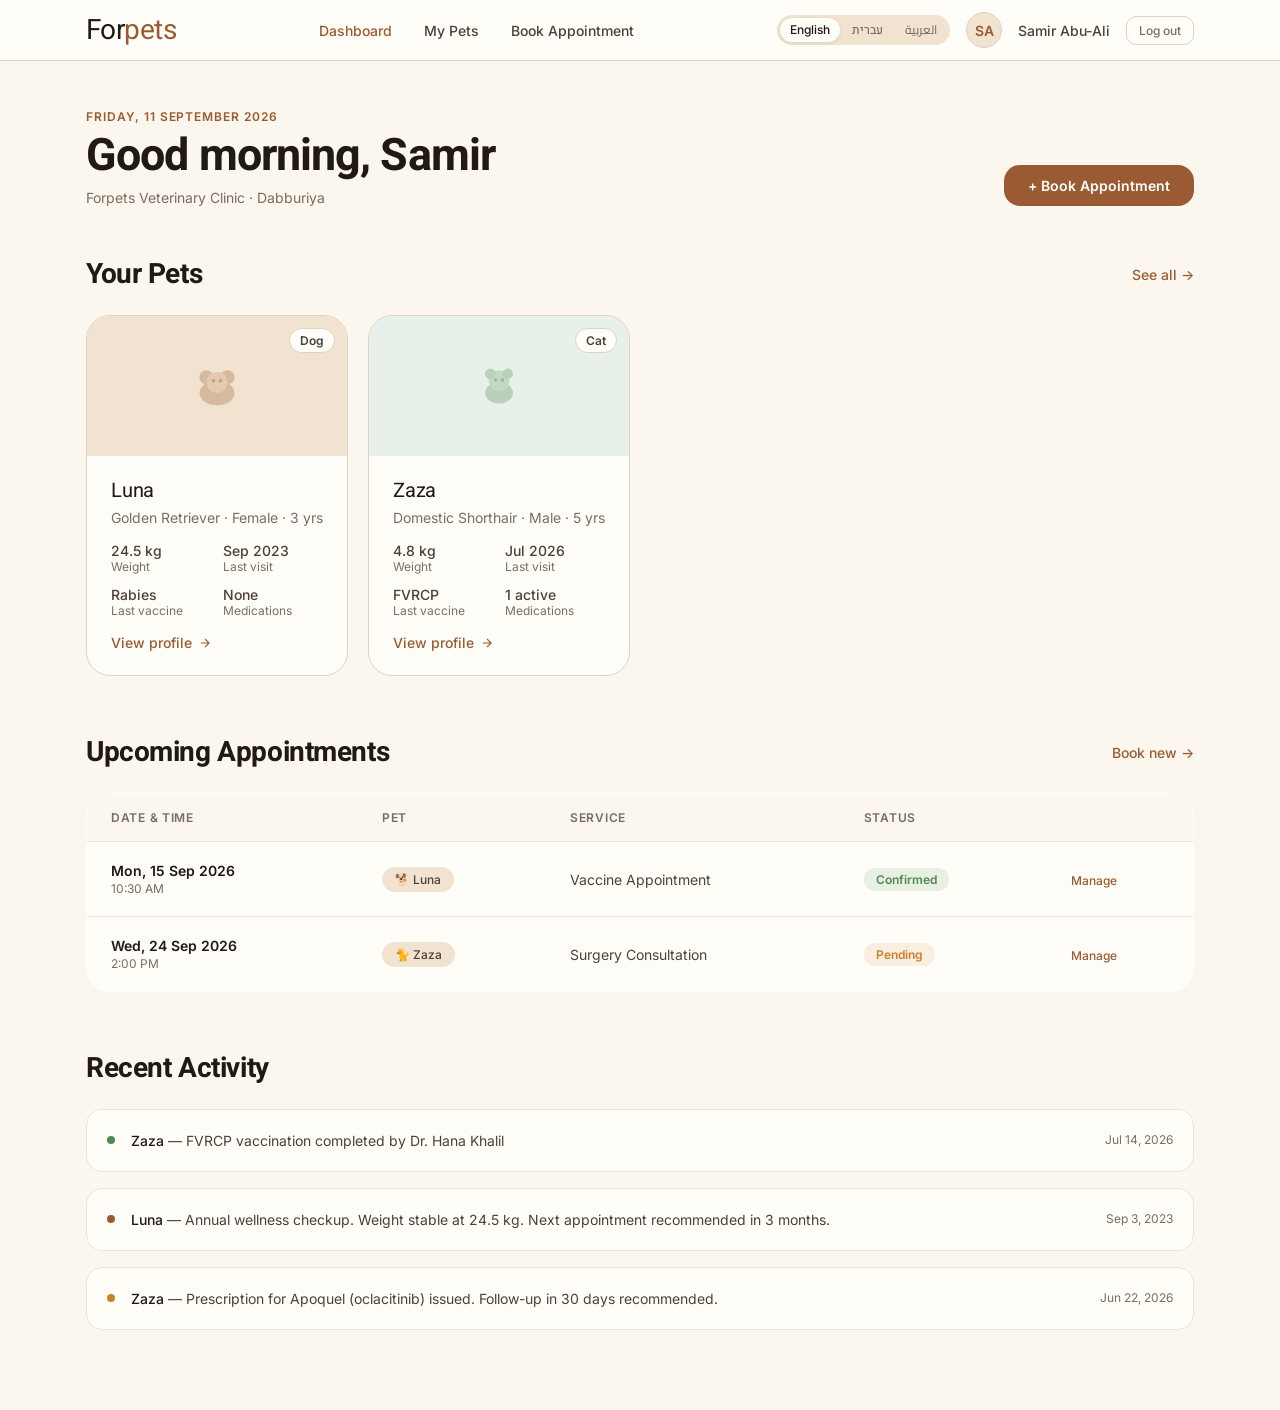
==== commit 71dec95b: "Batch 1: fetch i18n, remove email promises, remove per-vet, 20-min duration, optional pet, remove cl" ====
--- a/dashboard-owner.html
+++ b/dashboard-owner.html
@@ -202,34 +202,6 @@
   font-weight: 500;
   color: var(--accent);
 }
-.add-pet-card {
-  background: none;
-  border: 2px dashed var(--border);
-  border-radius: var(--radius-lg);
-  min-height: 260px;
-  display: flex;
-  flex-direction: column;
-  align-items: center;
-  justify-content: center;
-  gap: var(--space-3);
-  cursor: pointer;
-  text-decoration: none;
-  transition: border-color 240ms, background 240ms;
-}
-.add-pet-card:hover {
-  border-color: var(--accent);
-  background: rgba(155,91,50,0.04);
-}
-.add-pet-card svg { color: var(--muted); transition: color 240ms; }
-.add-pet-card:hover svg { color: var(--accent); }
-.add-pet-card p {
-  font-size: var(--text-sm);
-  color: var(--muted);
-  font-weight: 500;
-  transition: color 240ms;
-}
-.add-pet-card:hover p { color: var(--accent); }
-
 /* APPOINTMENTS TABLE */
 .appt-table {
   width: 100%;
@@ -327,7 +299,6 @@
   .page { padding: 32px 16px 64px; }
   .pets-grid { grid-template-columns: 1fr 1fr; }
   .appt-table th:nth-child(4), .appt-table td:nth-child(4) { display: none; }
-  .appt-table th:nth-child(5), .appt-table td:nth-child(5) { display: none; }
 }
 @media (max-width: 480px) {
   .pets-grid { grid-template-columns: 1fr; }
@@ -437,11 +408,6 @@
       </div>
     </a>
 
-    <a href="#" class="add-pet-card">
-      <svg width="32" height="32" viewBox="0 0 24 24" fill="none" stroke="currentColor" stroke-width="1.5"><circle cx="12" cy="12" r="9"/><path d="M12 8v8M8 12h8"/></svg>
-      <p data-i18n="ownerDash.pets.addAnother">Add another pet</p>
-    </a>
-
   </div>
 
   <!-- UPCOMING APPOINTMENTS -->
@@ -455,7 +421,6 @@
         <th data-i18n="ownerDash.appointments.thDateTime">Date &amp; Time</th>
         <th data-i18n="ownerDash.appointments.thPet">Pet</th>
         <th data-i18n="ownerDash.appointments.thService">Service</th>
-        <th data-i18n="ownerDash.appointments.thVet">Veterinarian</th>
         <th data-i18n="ownerDash.appointments.thStatus">Status</th>
         <th></th>
       </tr>
@@ -468,7 +433,6 @@
         </td>
         <td><span class="pet-pill">🐕 Luna</span></td>
         <td data-i18n="ownerDash.appointments.vaccineAppt">Vaccine Appointment</td>
-        <td>Dr. Hana Khalil</td>
         <td><span class="status-badge status-confirmed" data-i18n="ownerDash.appointments.statusConfirmed">Confirmed</span></td>
         <td><a href="#" class="appt-action" data-i18n="ownerDash.appointments.manage">Manage</a></td>
       </tr>
@@ -479,7 +443,6 @@
         </td>
         <td><span class="pet-pill">🐈 Zaza</span></td>
         <td data-i18n="ownerDash.appointments.surgeryConsult">Surgery Consultation</td>
-        <td>Dr. Omar Barakat</td>
         <td><span class="status-badge status-pending" data-i18n="ownerDash.appointments.statusPending">Pending</span></td>
         <td><a href="#" class="appt-action" data-i18n="ownerDash.appointments.manage">Manage</a></td>
       </tr>
